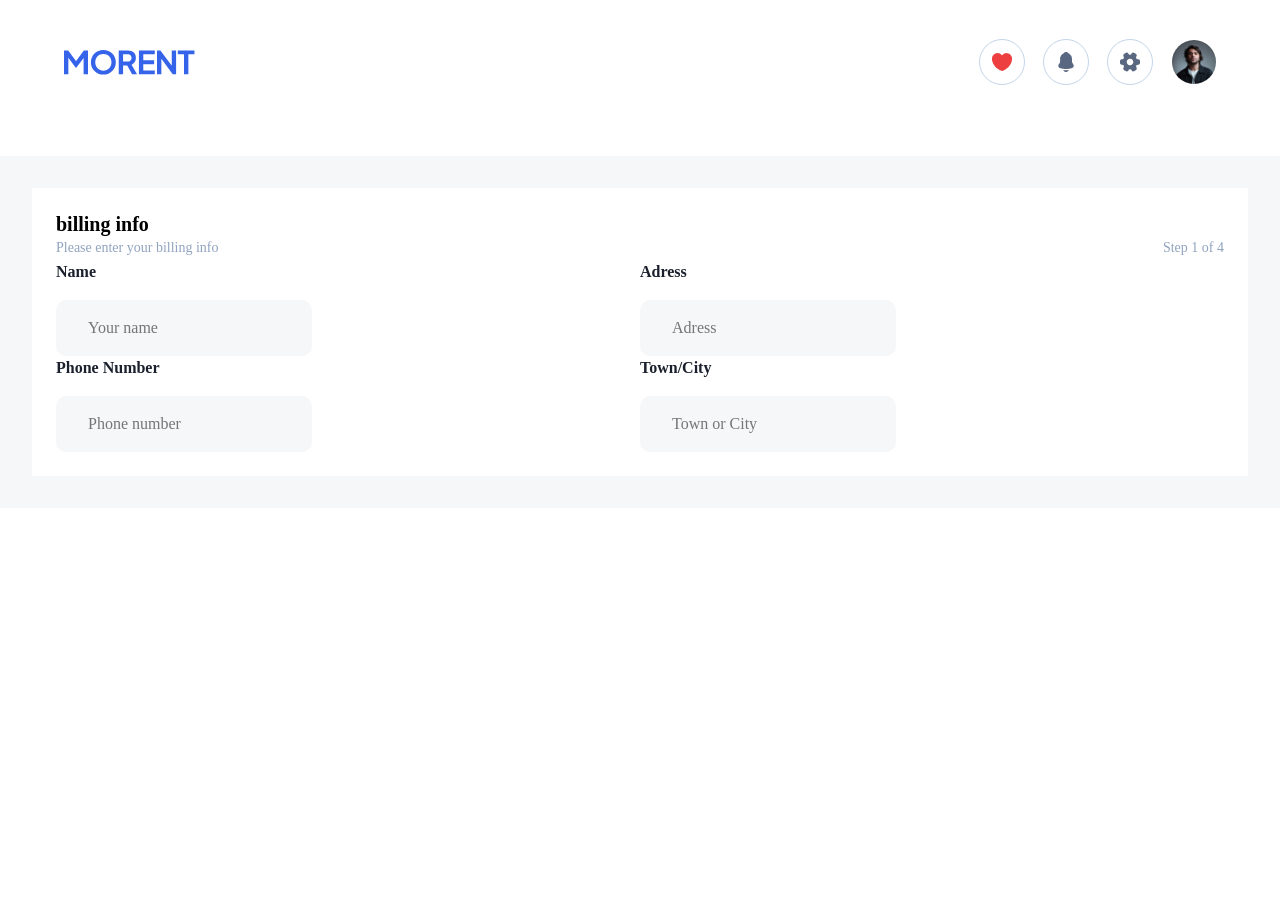
==== checkout.html @ 746ea910 "feat(checkout): add checkout page header and billing info section Started implementing the Checkout " ====
<!DOCTYPE html>
<html lang="en">

<head>
    <meta charset="UTF-8">
    <meta name="viewport" content="width=device-width, initial-scale=1.0">
    <title>Document</title>
    <link rel="stylesheet" href="assets/css/reset.css">
    <link rel="stylesheet" href="assets/css/style.css">
</head>

<body>
    <div class="container">
        <header>
            <div class="logo-search-wrapper">
                <div class="logo">
                    <a href="index.html">
                        <img src="assets/images/icons/logo.svg" alt="morent logo">
                    </a>
                </div>
            </div>
            <div class="cta-wrapper">
                <div class="cta">
                    <img src="assets/images/icons/heart.png" alt="heart icon">
                </div>
                <div class="cta">
                    <img src="assets/images/icons/notification.png" alt="notification icon">
                </div>
                <div class="cta">
                    <img src="assets/images/icons/settings.png" alt="settings icon">
                </div>
                <div class="cta">
                    <img src="assets/images/icons/profile-picture.png" alt="profile picture">
                </div>
            </div>
        </header>
    </div>

    <section class="checkout">
        <main>
            <form>
                <fieldset>
                    <div> 
                        <legend>billing info</legend>
                    </div>
                    <!-- <h2>Billing Info</h2> -->
                    <div class="flex justify-between ">
                        <p>Please enter your billing info</p>
                        <span>Step 1 of 4</span>
                    </div>
                    
                    <div class="grid">
                        <div>
                            <label for="name">Name</label>
                            <input type="text" id="name" placeholder="Your name">
                        </div>
                        <div>
                            <label for="adress">Adress</label>
                            <input type="text" id="adress" placeholder="Adress">
                        </div>
                        <div>
                            <label for="phone">Phone Number</label>
                            <input type="text" id="phone" placeholder="Phone number">
                        </div>
                        <div>
                            <label for="city">Town/City</label>
                            <input type="text"id="city" placeholder="Town or City">
                        </div>
                        
                    </div>

                </fieldset>

            </form>
        </main>

        <aside>

        </aside>
    </section>

</body>

</html>
---- assets/css/style.css ----
:root {
    --primary-color: #3563E9;
    --secondary-color: #90A3BF;
    --info-color: #54A6FF;
    --white-color: #fff;
    --black-color: #000;
    --background-color: rgba(246, 247, 249, 1);
    --text-dark: #1A202C;
}

body {}

.container {
    max-width: 1312px;
    margin-inline: auto;
    width: 90%;
}

.flex {
    display: flex;
}

.justify-between {
    justify-content: space-between;
}

.align-center {
    align-items: center;
}

header {
    display: flex;
    justify-content: space-between;
    align-items: center;
    padding-block: 40px;

    .logo-search-wrapper {
        display: flex;
        gap: 84px;
        align-items: center;
    }

    .search {
        display: flex;
        align-items: center;
        gap: 10px;
        padding: 10px 20px;
        width: 492px;
        outline: 1px solid #c3d4e97c;
        border-radius: 70px;

        img {
            cursor: pointer;
        }

        input {
            border: none;
            flex-grow: 1;

            &:focus {
                outline: none;
            }
        }
    }

    .cta-wrapper {
        display: flex;
        gap: 20px;
        align-items: center;

        .cta {
            flex-shrink: 0;
            padding: 10px;
            outline: 1px solid #C3D4E9;
            border-radius: 50%;
            cursor: pointer;

            img {
                width: 24px;
                height: 24px;
            }

            &:last-of-type {
                padding: 0;
                outline: none;
                width: 44px;
                height: 44px;

                img {
                    width: 100%;
                    height: 100%;
                    border-radius: inherit;
                }
            }
        }
    }
}

main {
    background-color: var(--background-color);

}

section.ads {
    display: flex;
    justify-content: space-between;
    gap: 2rem;

    article {
        position: relative;
        padding: 24px;
        border-radius: 10px;
        color: var(--white-color);
        width: 640px;
        height: 360px;
        overflow: hidden;

        &:hover {
            img {
                animation: moveRight 1.5s ease-in-out forwards;
            }
        }

        h2,
        p {
            position: relative;
            max-width: 284px;
            line-height: 150%;
            z-index: 2;
        }

        h2 {
            font-size: 32px;
            text-transform: capitalize;
            margin-bottom: 1rem;
        }

        p {
            margin-bottom: 20px;
        }

        button {
            position: relative;
            color: var(--white-color);
            padding: 10px 20px;
            line-height: 150%;
            text-transform: capitalize;
            border-radius: 4px;
            transition: all 0.3s ease;
            z-index: 2;

            &:hover {
                animation: shake .3s;
                animation-iteration-count: infinite;
            }
        }
    }

    article:first-of-type {
        background: repeating-radial-gradient(circle at 35% calc(100% - 60px), rgba(255, 255, 255, 0.08) 0px, rgba(255, 255, 255, 0.08) 20px, transparent 2px, transparent 60px), #5da2e8;

        button {
            background-color: var(--primary-color);
        }

        &::after {
            position: absolute;
            top: 0;
            right: 0;
            display: inline-block;
            content: '';
            width: 0;
            height: 0;
            border-left: 75px solid transparent;
            border-right: 125px solid #5da2e8;
            border-bottom: 220px solid transparent;
            background: none;
        }
    }

    article:last-of-type {
        position: relative;
        --width: 640px;
        --height: 360px;
        width: var(--width);
        height: var(--height);
        background-color: #3563E9;
        background-image: url(../images/icons/rectangle.svg);
        background-size: 90px 120px;
        background-position-x: -25px;

        &::after {
            position: absolute;
            top: 50%;
            left: 0;
            right: 0;
            transform: translateY(-50%);
            content: "";
            background-color: inherit;
            background-image: inherit;
            background-size: inherit;
            background-position-x: 20px;
            width: inherit;
            height: calc(var(--height) / 3);
            display: inline-block;
            z-index: 1;
        }

        button {
            background-color: var(--info-color);
        }
    }

    img {
        position: absolute;
        left: 55%;
        bottom: 10px;
        transform: translateX(-50%);
    }
}


section.pickup-dropoff-filter {
    padding-block: 0;

    form {
        display: flex;
        justify-content: space-between;
        align-items: center;
        flex-wrap: wrap;
        gap: 30px;

        .filters-wrapper {
            background-color: var(--white-color);
            padding: 24px;
            border-radius: 10px;

            label {
                font-size: 1rem;
                line-height: 150%;
                color: var(--text-dark);
            }

            .header {
                margin-bottom: 1rem;
                display: flex;
                align-items: center;
                gap: 8px;

                &>label {
                    text-transform: capitalize;
                }

            }

            .body {
                display: flex;
                align-items: center;
                justify-content: space-between;
                gap: 48px;

                .filter {
                    &>label {
                        display: block;
                        text-transform: capitalize;
                        font-weight: bold;
                        margin-bottom: 8px;
                    }

                    select {
                        border: none;
                    }
                }
            }
        }

        button {
            background-color: var(--primary-color);
            padding: 18px;
            border-radius: 10px;
            border: none;
            box-shadow: 0px 0px 30px 10px rgba(0, 0, 0, 0.1);
            cursor: pointer;

            img {
                display: block;
            }
        }
    }

}

section {
    padding-block: 2rem;

    &:not(:last-of-type) {
        margin-bottom: 2rem;
    }

    &>.header {
        display: flex;
        justify-content: space-between;
        align-items: center;
        margin-bottom: 20px;

        h2 {
            color: var(--secondary-color);
            text-transform: capitalize;
            font-size: 1rem;
        }

        a {
            color: var(--primary-color);
            text-transform: capitalize;
        }
    }

    .wrapper {
        display: flex;
        flex-wrap: wrap;
        justify-content: space-between;
        gap: 2rem;


        .card {
            width: 304px;
            padding: 24px;
            background-color: var(--white-color);
            border-radius: 10px;



            .header {
                display: flex;
                justify-content: space-between;
                align-items: flex-start;

                div {
                    h3 {
                        color: var(--text-dark);
                        font-size: 20px;
                    }

                    p {
                        color: var(--secondary-color);
                        font-size: 14px;
                    }
                }

            }

            .image {
                position: relative;
                display: flex;
                justify-content: center;
                padding-block: 64px;

                &::after {
                    content: '';
                    display: block;
                    position: absolute;
                    width: 100%;
                    height: 65px;
                    transform: translateY(40%);
                    background: linear-gradient(0deg, #ffffff, #ffffff00);
                }
            }

            .spesifications {
                display: flex;
                gap: 1rem;

                &>div {
                    display: flex;
                    gap: 6px;
                    align-items: center;

                    span {
                        color: var(--secondary-color);
                        font-size: 14px;
                        font-weight: 500;
                        letter-spacing: 1px;
                        line-height: 150%;
                    }
                }

            }

            .footer {
                display: flex;
                justify-content: space-between;
                align-items: center;
                margin-top: 34px;

                .price-wrapper {
                    display: flex;

                    span {
                        display: block;
                        font-size: 20px;
                        font-weight: bold;
                        color: var(--text-dark);

                        &:last-child {
                            color: var(--secondary-color);
                            font-size: 14px;
                            align-self: flex-end;
                        }
                    }
                }

                .rent-now {
                    a {
                        display: block;
                        padding: 10px 20px;
                        background-color: var(--primary-color);
                        color: var(--white-color);
                        border-radius: 4px;
                        text-decoration: none;
                    }
                }
            }
        }
    }

    footer {
        display: flex;
        align-items: center;
        justify-content: center;

        button {
            display: block;
            padding: 10px 20px;
            background-color: var(--primary-color);
            color: var(--white-color);
            border-radius: 4px;
            text-decoration: none;
            margin-left: auto;
        }

        .counter-wrapper {
            color: var(--secondary-color);
            font-size: 14px;
            margin-left: auto;
        }

    }

    &[page="filter"] {
        padding-inline: 2rem;
    }
}





aside {

    padding: 2rem;
    background-color: var(--white-color);

    form {
        .filters {
            &:not(:last-child) {
                margin-bottom: 56px;

            }

            h3 {
                margin-bottom: 28px;
                color: var(--secondary-color);
                text-transform: uppercase;
            }


            .wrapper {
                &>div {
                    display: flex;
                    gap: .5rem;
                    align-items: center;

                    &:not(:last-child) {
                        margin-bottom: 2rem;

                    }

                    input {}

                    label {
                        color: #596780;
                        font-size: 20px;
                    }

                    span {}
                }
            }
        }

        .price {
            input {
                width: 296px;
            }
        }
    }
}

/* product-details page */

section.details-page {
    padding: 2rem;


    .details {
        &>div {
            padding: 0;
            gap: 2rem;


            .image-gallery {
                article.preview {
                    --width: 492px;
                    --height: 360px;
                    background-color: #3563E9;
                    background-image: url(../images/icons/rectangle.svg);
                    background-size: 90px 120px;
                    background-position-x: -25px;

                    position: relative;
                    padding: 24px;
                    border-radius: 10px;
                    color: var(--white-color);
                    width: var(--width);
                    height: var(--height);
                    overflow: hidden;

                    &:hover {
                        img {
                            animation: moveRight 1.5s ease-in-out forwards;
                        }
                    }

                    h2,
                    p {
                        position: relative;
                        max-width: 284px;
                        line-height: 150%;
                        z-index: 2;
                    }

                    h2 {
                        font-size: 32px;
                        text-transform: capitalize;
                        margin-bottom: 1rem;
                    }

                    p {
                        margin-bottom: 20px;
                    }


                    &::after {
                        position: absolute;
                        top: 50%;
                        left: 0;
                        right: 0;
                        transform: translateY(-50%);
                        content: "";
                        background-color: inherit;
                        background-image: inherit;
                        background-size: inherit;
                        background-position-x: 20px;
                        width: inherit;
                        height: calc(var(--height) / 3);
                        display: inline-block;
                        z-index: 1;
                    }

                    &>img {
                        position: absolute;
                        left: 55%;
                        bottom: 10px;
                        transform: translateX(-50%);
                        z-index: 2;
                    }
                }
            }

            .thumbnails {
                margin-top: 1.5rem;
                gap: 1.5rem;

                .thumbnail {

                    --width: 148px;
                    --height: 124px;
                    border-radius: 10px;
                    width: var(--width);
                    height: var(--height);
                    cursor: pointer;
                    transition-duration: .3s;


                    img {
                        width: 100%;
                        height: 100%;
                        object-fit: cover;
                        border-radius: 10px;
                    }

                    &:first-of-type {
                        position: relative;

                        background-color: #3563E9;
                        background-image: url(../images/icons/rectangle.svg);
                        background-size: 26.5px calc(var(--height)/4);
                        background-position-x: -5px;
                        overflow: hidden;

                        img {
                            object-fit: contain;
                            position: relative;
                            z-index: 2;
                        }

                        &::before {
                            position: absolute;
                            top: 46px;
                            left: 0;
                            right: 0;
                            transform: translateY(-50%);
                            content: "";
                            background-color: inherit;
                            background-image: inherit;
                            background-size: inherit;
                            background-position-x: 35px;
                            width: inherit;
                            height: calc(var(--height) / 4);
                            display: inline-block;
                            z-index: 1;
                        }

                        &::after {
                            position: absolute;
                            /* top: calc(var(--height)/3); */
                            bottom: -17px;
                            left: 0;
                            right: 0;
                            transform: translateY(-50%);
                            content: "";
                            background-color: inherit;
                            background-image: inherit;
                            background-size: inherit;
                            background-position-x: 8px;
                            width: inherit;
                            height: calc(var(--height) / 4);
                            display: inline-block;
                            z-index: 1;
                        }
                    }

                    &:hover {
                        transform: scale(0.9);
                        box-shadow: 0 0 0 8px white, 0 0 0 11px var(--primary-color);
                    }
                }
            }

            .description {
                padding: 24px;
                background-color: var(--white-color);
                border-radius: 10px;
                max-width: 492px;

                .description-header {

                    h1 {
                        font-size: 32px;
                        color: var(--text-dark);
                        font-weight: 700;
                        line-height: 150%;
                        letter-spacing: -3%;
                    }

                    button.favorite {
                        height: fit-content;
                        background-color: transparent;
                    }

                    .rating {
                        margin-top: 10px;
                        gap: 8px;

                        .stars-wrapper {
                            gap: 2px;

                            .star {}

                        }

                        .reviewers-count {
                            font-weight: 500;
                            fsont-size: 14px;
                            color: var(--secondary-color);

                            span.amount {}

                            span {
                                text-transform: capitalize;
                            }
                        }
                    }
                }

                p {
                    margin-block: 2rem;
                    font-size: 20px;
                    font-weight: 400;
                    line-height: 200%;
                    letter-spacing: -2%;
                    color: var(--secondary-color);
                    max-height: 120px;
                    overflow-y: auto;
                }

                .specifications {
                    display: grid;
                    grid-template-columns: 1fr 1fr;
                    grid-template-rows: 1fr 1fr;
                    column-gap: 44px;
                    row-gap: 10px;
                    line-height: 150%;
                    font-size: 20px;
                    letter-spacing: -2%;
                    text-transform: capitalize;

                    .property {
                        color: var(--secondary-color);
                    }

                    .value {
                        color: var(--text-dark);
                        font-weight: 600;
                    }

                }

                .description-footer {
                    margin-top: 68px;

                    .price {
                        &>div>span {
                            &:first-of-type {
                                font-weight: 700;
                                font-size: 28px;
                                letter-spacing: 0;
                                line-height: 100%;
                            }

                            &:last-of-type {
                                font-weight: 700;
                                font-size: 16px;
                                letter-spacing: 0;
                                line-height: 100%;
                                color: var(--secondary-color);
                                align-self: flex-end;
                            }
                        }

                        span.old-price {
                            font-weight: 700;
                            font-size: 16px;
                            letter-spacing: 0;
                            line-height: 100%;
                            color: var(--secondary-color);
                            text-decoration: line-through;
                        }
                    }

                    a {
                        color: var(--white-color);
                        padding: 10px 20px;
                        line-height: 150%;
                        text-transform: capitalize;
                        border-radius: 4px;
                        background-color: var(--primary-color);
                    }
                }
            }
        }

        section.reviews {

            padding: 24px;
            margin-block: 2rem;
            background-color: var(--white-color);
            border-radius: 10px;

            .reviews-header {
                margin-bottom: 2rem;
                gap: 12px;

                h2 {
                    font-size: 20px;
                    font-weight: 600;
                    line-height: 100%;
                    letter-spacing: -2%;
                    color: var(--text-dark);
                }

                span {
                    padding: 6px 12px;
                    background-color: var(--primary-color);
                    border-radius: 4px;
                    color: var(--white-color);
                    font-size: 14px;
                    font-weight: 700;

                }
            }

            .reviews-wrapper {

                li {

                    article {

                        --image-size: 56px;
                        margin-bottom: 24px;
                        letter-spacing: -2%;
                        line-height: 150%;
                        font-size: 14px;
                        color: var(--secondary-color);

                        .article-header {
                            margin-bottom: 12px;

                            .reviewer {
                                gap: 1rem;

                                img {
                                    width: var(--image-size);
                                    height: var(--image-size);
                                    border-radius: 50%;
                                }

                                div {
                                    h3 {
                                        margin-bottom: .5rem;
                                        font-weight: 700;
                                        letter-spacing: -3%;
                                        font-size: 20px;
                                        color: var(--text-dark);
                                        text-transform: capitalize;
                                    }

                                    span {}

                                }
                            }

                            .date-rating-wrapper {
                                span {
                                    margin-bottom: 0.5rem;
                                }

                                .stars-wrapper {
                                    gap: 2px;
                                }
                            }
                        }

                        p {
                            margin-left: calc(var(--image-size) + 1rem);
                            line-height: 200%;
                            font-weight: 400;
                        }

                    }
                }


            }

            button {
                gap: 0.5rem;
                padding: 10px 20px;
                font-weight: 600;
                line-height: 150%;
                letter-spacing: -2%;
                color: var(--secondary-color);
                margin-inline: auto;
                background: none;
            }
        }

    }
}




footer {
    padding-block: 80px 60px;
    line-height: 150%;
    letter-spacing: -2%;
    font-size: 1rem;

    .footer-inner-wrapper {
        display: flex;
        justify-content: space-between;
        flex-wrap: wrap;
        gap: 30px;

        .footer-logo {
            P {
                width: 247px;
                font-weight: 500;
                color: var(--secondary-color);
                margin-top: 16px;

            }
        }

        .footer-nav {
            display: flex;
            gap: 60px;
            flex-wrap: wrap;

            .nav-group {

                text-transform: capitalize;

                h4 {
                    margin-bottom: 24px;
                    font-size: 20px;
                    font-weight: 600;
                    color: var(--text-dark);




                }

                ul {
                    li {
                        &:not(:last-of-type) {
                            margin-bottom: 1rem;
                        }

                        a {

                            font-weight: 500;
                            color: var(--secondary-color);

                        }

                    }

                }
            }
        }

        .copy {
            p {
                color: var(--text-dark);
                font-weight: 600;

            }

        }

        .privacy-policy {
            a {
                color: var(--text-dark);
                font-weight: 600;

                &:first-of-type {
                    margin-right: 60px;
                }

            }
        }

        &:first-of-type {
            margin-bottom: 36px;
            border-bottom: 1px solid #13131329;
            padding-bottom: 36px;

        }
    }

}



/* checkout form */
section.checkout {
    main {
        padding: 32px;
        background-color: var(--background-color);
        form {
            fieldset {
                padding:24px;
                border: none;
                background-color: var(--white-color);
                line-height: 150%;
                
                legend {
                    font-size: 20px;
                    letter-spacing: -3%;
                    font-weight: 700;
                }
                p, span {
                    font-size: 14px;
                    font-weight: 500;
                    letter-spacing: -2%;
                    color: var(--secondary-color);
                }
                

                .grid {
                    display: grid;
                    grid-template-columns: repeat(2, 1fr);
                label {
                    color: var(--text-dark);
                    font-weight: 600;
                    letter-spacing: -2%;
                    display:block;
                    text-transform: capitalize;
                    margin-bottom: 1rem;
                }
                input {
                    border: none;
                    border-radius: 10px;
                    background-color: var(--background-color);
                    padding: 1rem 2rem;
                }
            }
            }

        }
    }
}




@keyframes shake {
    0% {
        transform: translate(1px, 1px) rotate(0deg);
    }

    10% {
        transform: translate(-1px, -2px) rotate(-1deg);
    }

    20% {
        transform: translate(-3px, 0px) rotate(1deg);
    }

    30% {
        transform: translate(3px, 2px) rotate(0deg);
    }

    40% {
        transform: translate(1px, -1px) rotate(1deg);
    }

    50% {
        transform: translate(-1px, 2px) rotate(-1deg);
    }

    60% {
        transform: translate(-3px, 1px) rotate(0deg);
    }

    70% {
        transform: translate(3px, 1px) rotate(-1deg);
    }

    80% {
        transform: translate(-1px, -1px) rotate(1deg);
    }

    90% {
        transform: translate(1px, 2px) rotate(0deg);
    }

    100% {
        transform: translate(1px, -2px) rotate(-1deg);
    }
}


@keyframes moveRight {
    from {
        transform: translateX(-50%);
    }


    to {
        transform: translateX(100%);

    }
}


@media (max-width: 1270px) {
    section.pickup-dropoff-filter {

        form {
            flex-direction: column;
        }
    }
}

@media (max-width: 1100px) {
    header {

        .search {
            width: 340px;
        }
    }
}

@media (max-width: 960px) {
    header {
        .logo-search-wrapper {

            .logo {
                align-self: flex-start;
            }

            .search {
                position: relative;


            }
        }

        .cta-wrapper {
            align-self: flex-start;

            .cta {
                display: none;

                &:last-of-type {
                    display: block;
                }
            }
        }
    }
    section.ads {
        article.ad {
            line-height: 120%;
            height: 300px;

            h2 {
                font-size: 28px;
                margin-bottom: .5rem;
            }
            p {
                font-size: 14px;
                margin-bottom: .5rem;               
            }
            button {
                padding: 5px 10px;
            }
            img {
                width: 70%;
            }
        }
        
    }
}

@media (max-width: 860px) {
    header {
        height: 200px;
        position: relative;

        .logo-search-wrapper {
            .logo {
                position: absolute;
                left: 0;
                top: 32px;


            }

            .search {
                position: absolute;
                top: 120px;
                left: 50%;
                transform: translateX(-60%);
                border-radius: 10px;

                a {
                    position: absolute;
                    right: -69px;
                    outline: 1px solid #c3d4e97c;
                    padding: 12px;
                    border-radius: 10px;
                }
            }
        }

        .cta-wrapper {

            position: absolute;
            right: 0;
            top: 32px;



        }
    }
}

@media (max-width: 768px) {
    section {
        .wrapper {
            justify-content: center;
        }
    }

    section.pickup-dropoff-filter {

        form {
            gap: 0;
        }

        form button {
            margin-block: -10px;
            z-index: 2;
        }
    }

    section.ads {
        justify-content: center;
        article.ad {
            width: 90%;
            &:last-child{
                display: none;
            }
        }
    }
}

@media (max-width: 668px) {
    footer {
        .footer-inner-wrapper:last-of-type {
            justify-content: center;
        }
    }

    section.pickup-dropoff-filter {

        form {
            gap: 0;

            & .filters-wrapper {
                .body {
                    gap: 20px;
                }
            }
        }

        form button {
            margin-block: -10px;
            z-index: 2;
        }
    }



}

@media (max-width: 500px) {
    section.pickup-dropoff-filter {

        form {

            & .filters-wrapper {
                padding: 1rem;

                .body {
                    flex-wrap: wrap;
                    justify-content: center;
                    gap: 40px;
                }
            }
        }

    }
}

@media (max-width: 480px) {
    header {
        .search {
            width: 230px;
        }
    }

}

@media (max-width: 380px) {
    header {
        .logo-search-wrapper {

            .search {
                width: 205px;
                left: 45%;
            }
        }
    }
}
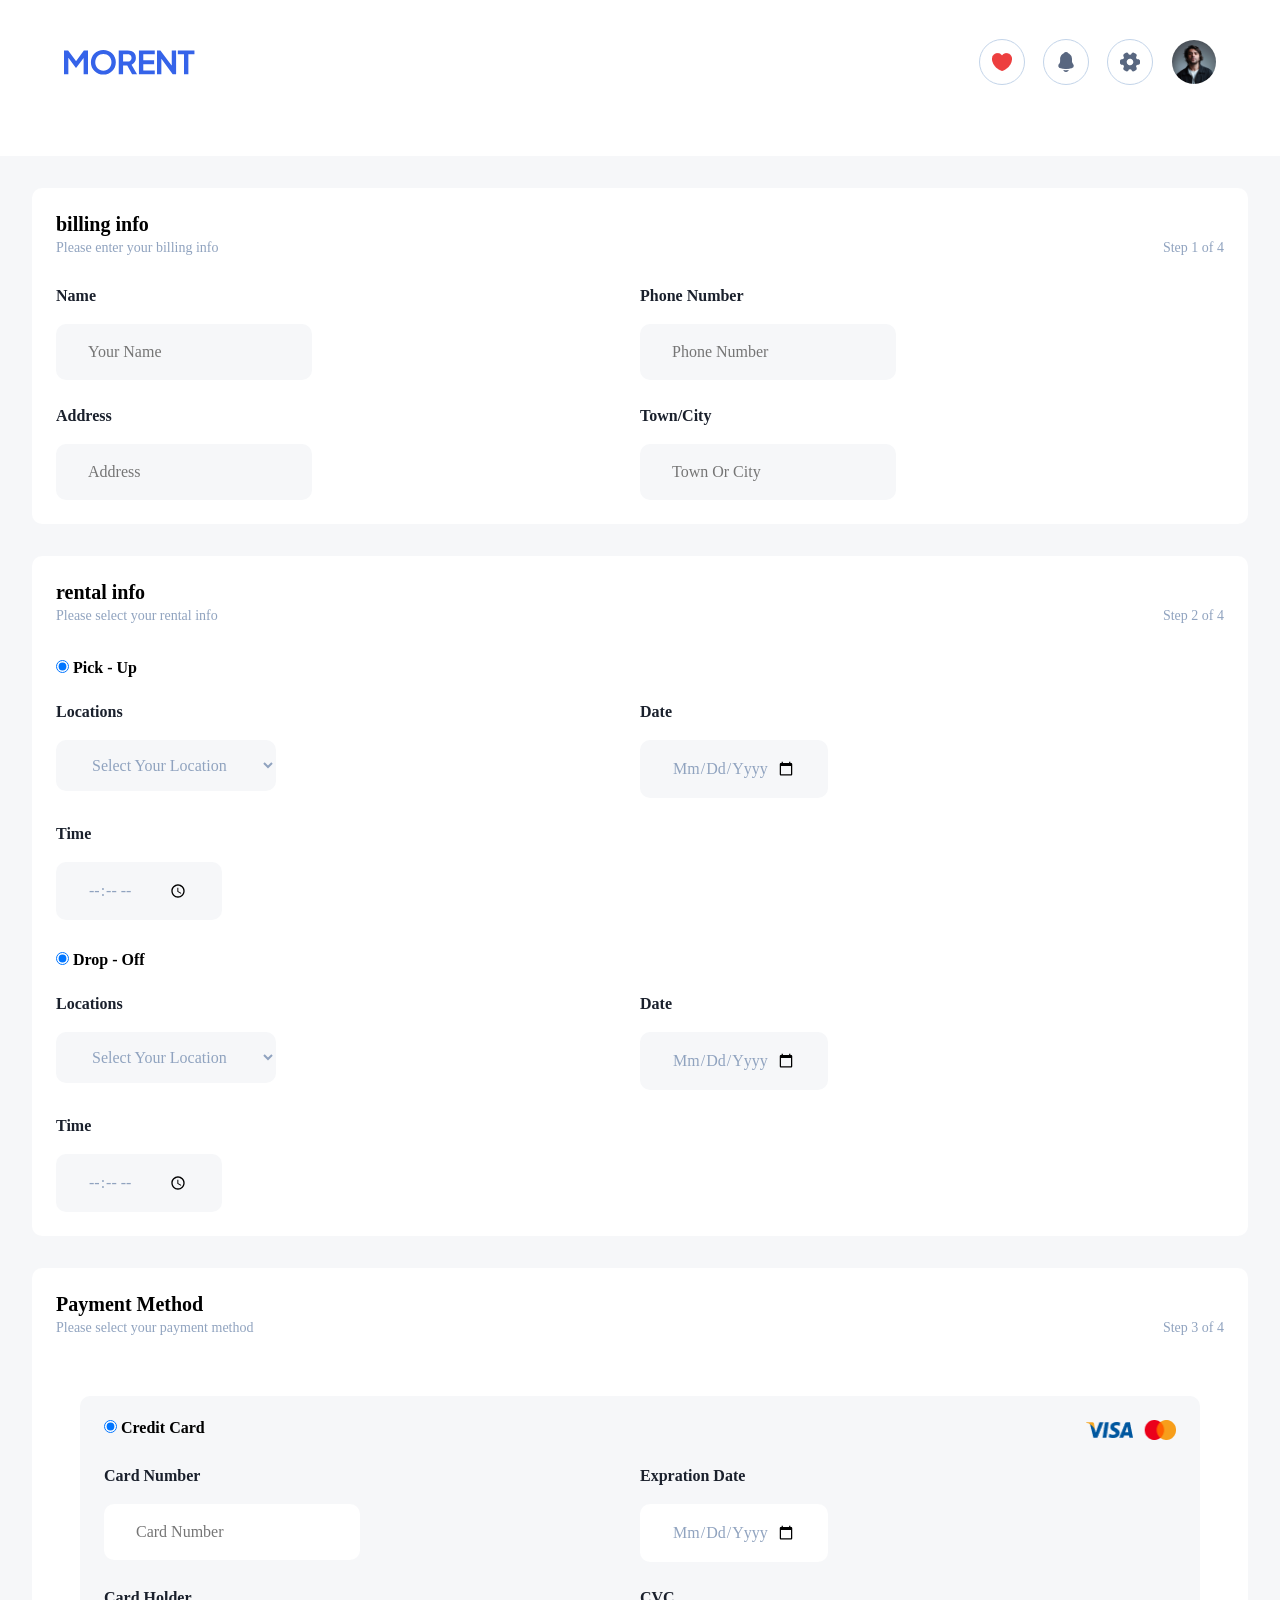
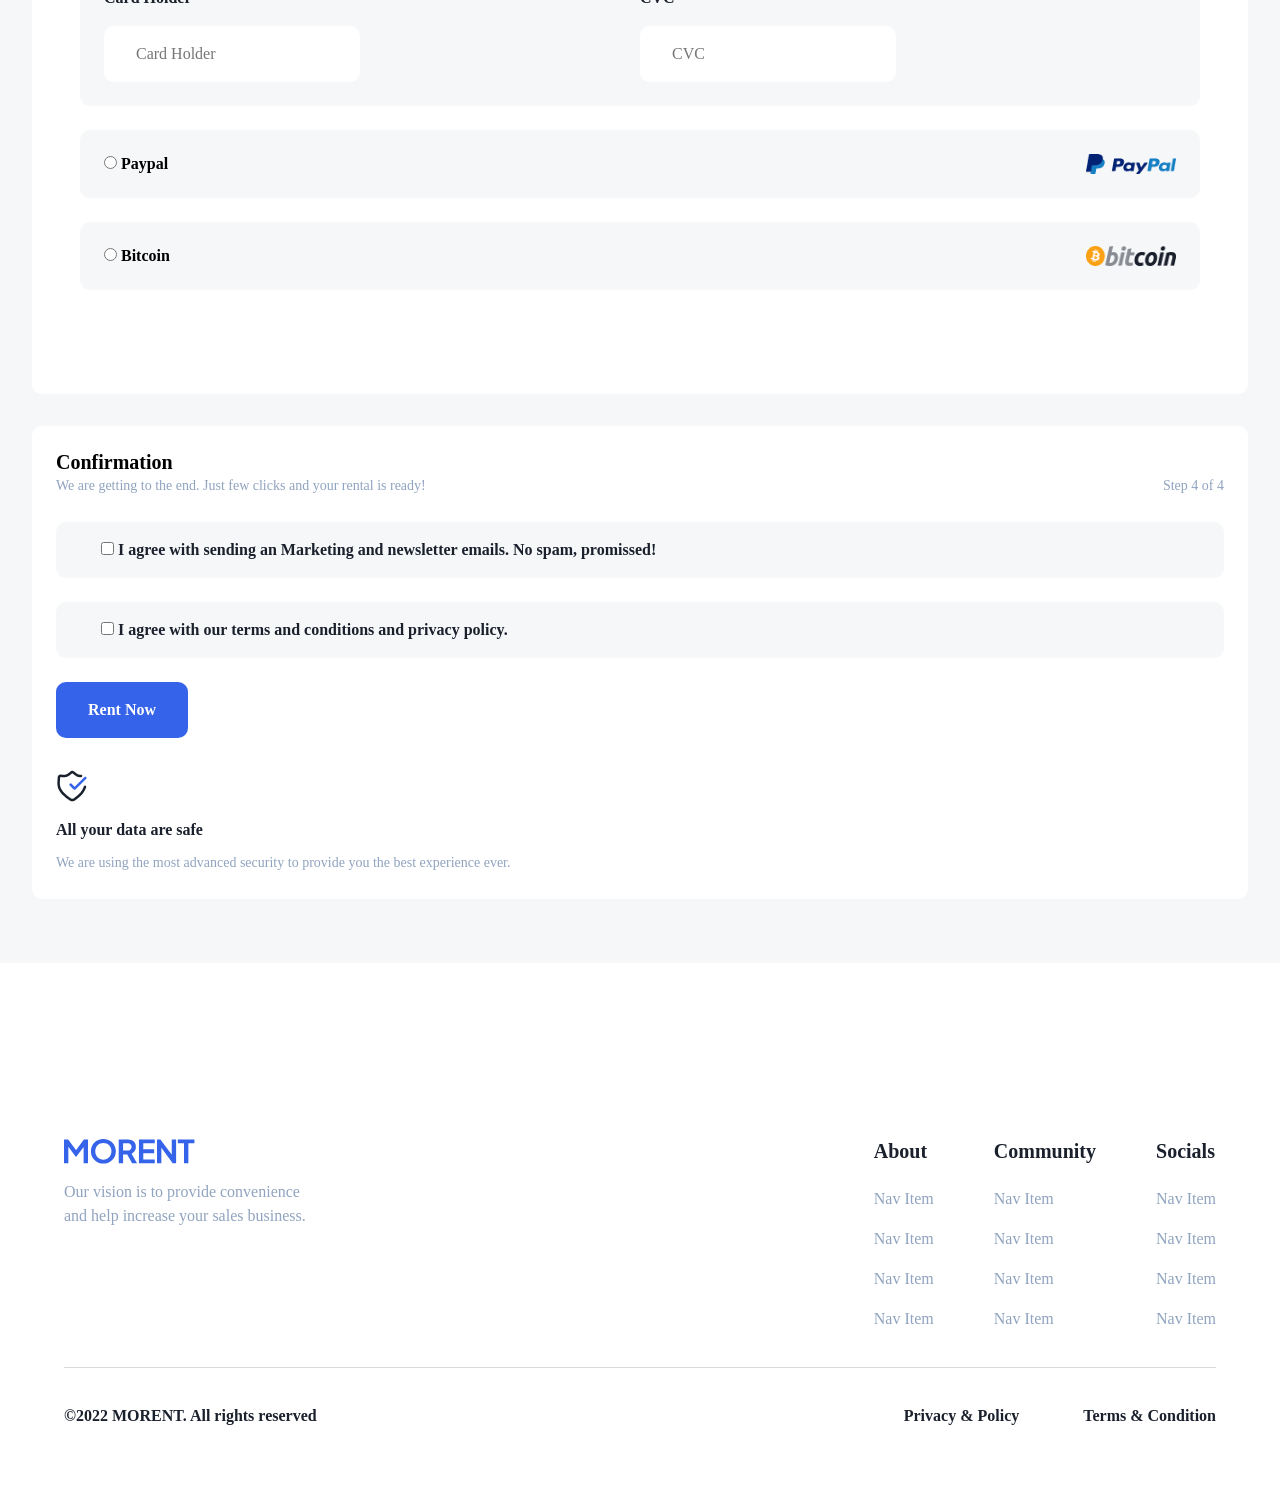
==== commit b97dc8ac: "implement main checkout page sections - add Rental Info section - add Payment Methods section - add " ====
--- a/checkout.html
+++ b/checkout.html
@@ -40,35 +40,178 @@
         <main>
             <form>
                 <fieldset>
-                    <div> 
+                    <div>
                         <legend>billing info</legend>
                     </div>
-                    <!-- <h2>Billing Info</h2> -->
                     <div class="flex justify-between ">
                         <p>Please enter your billing info</p>
                         <span>Step 1 of 4</span>
                     </div>
-                    
+
                     <div class="grid">
                         <div>
                             <label for="name">Name</label>
                             <input type="text" id="name" placeholder="Your name">
                         </div>
                         <div>
-                            <label for="adress">Adress</label>
-                            <input type="text" id="adress" placeholder="Adress">
-                        </div>
-                        <div>
                             <label for="phone">Phone Number</label>
                             <input type="text" id="phone" placeholder="Phone number">
                         </div>
                         <div>
+                            <label for="address">Address</label>
+                            <input type="text" id="address" placeholder="Address">
+                        </div>
+                        <div>
                             <label for="city">Town/City</label>
-                            <input type="text"id="city" placeholder="Town or City">
-                        </div>
-                        
-                    </div>
-
+                            <input type="text" id="city" placeholder="Town or City">
+                        </div>
+
+                    </div>
+
+                </fieldset>
+                <fieldset>
+                    <div>
+                        <legend>rental info</legend>
+                    </div>
+
+                    <div class="flex justify-between ">
+                        <p>Please select your rental info</p>
+                        <span>Step 2 of 4</span>
+                    </div>
+                    <div class="pickup-dropoff radio">
+                        <input type="radio" id="pickup" checked>
+                        <label for="pickup">pick - up</label>
+                    </div>
+
+                    <div class="grid">
+                        <div>
+                            <label for="location">locations</label>
+                            <select id="location" name="location">
+                                <option>Select your location</option>
+                                <option>Tbilisi</option>
+                                <option>Rustavi</option>
+                                <option>Batumi</option>
+                            </select>
+                        </div>
+                        <div>
+                            <label for="date">date</label>
+                            <input id="date" type="date">
+                        </div>
+                        <div>
+                            <label for="time">Time</label>
+                            <input id="time" type="time" placeholder="select your time">
+                        </div>
+                    </div>
+
+                    <div class=" pickup-dropoff radio">
+                        <input type="radio" id="dropoff" checked>
+                        <label for="dropoff">drop - off</label>
+                    </div>
+
+                    <div class="grid">
+                        <div>
+                            <label for="location">locations</label>
+                            <select id="location" name="location">
+                                <option>Select your location</option>
+                                <option>Tbilisi</option>
+                                <option>Rustavi</option>
+                                <option>Batumi</option>
+                            </select>
+                        </div>
+                        <div>
+                            <label for="date">date</label>
+                            <input id="date" type="date">
+                        </div>
+                        <div>
+                            <label for="time">Time</label>
+                            <input id="time" type="time" placeholder="select your time">
+                        </div>
+                    </div>
+
+                </fieldset>
+                <fieldset>
+                    <div>
+                        <legend>Payment Method</legend>
+                    </div>
+                    <div class="flex justify-between ">
+                        <p>Please select your payment method</p>
+                        <span>Step 3 of 4</span>
+                    </div>
+                    <div class="payment-methods">
+                        <div class=" payment credit-card align-center">
+                            <div class="flex justify-between">
+                                <div class="radio">
+                                    <input type="radio" id="pay" checked>
+                                    <label for="pay">credit card</label>
+                                </div>
+                                <img src="assets/images/icons/visa.png" alt="visa logo">
+
+                            </div>
+
+                            <div class="grid">
+                                <div>
+                                    <label for="number">card number</label>
+                                    <input type="text" id="number" placeholder="card number">
+                                </div>
+                                <div>
+                                    <label for="expration">Expration Date</label>
+                                    <input type="date" id="expration">
+                                </div>
+                                <div>
+                                    <label for="holder">Card Holder</label>
+                                    <input type="text" id="holder" placeholder="Card Holder">
+                                </div>
+                                <div>
+                                    <label for="cvc">CVC</label>
+                                    <input type="text" id="cvc" placeholder="CVC">
+                                </div>
+                            </div>
+                        </div>
+
+                        <div class=" payment paypal flex justify-between align-center">
+                            <div class="radio">
+                                <input type="radio" name="paypal" id="paypal" unchecked>
+                                <label for="paypal">Paypal</label>
+                            </div>
+                            <img src="assets/images/icons/paypal.png" alt="paypal logo">
+                        </div>
+
+                        <div class="payment bitcoin flex justify-between align-center">
+                            <div class="radio">
+                                <input type="radio" name="bitcoin" id="bitcoin" unchecked>
+                                <label for="bitcoin">Bitcoin</label>
+                            </div>
+                            <img src="assets/images/icons/bitcoin.png" alt="bitcoin logo">
+                        </div>
+
+                    </div>
+                </fieldset>
+
+                <fieldset>
+                    <div>
+                        <legend>Confirmation</legend>
+                    </div>
+                    <div class="flex justify-between ">
+                        <p>We are getting to the end. Just few clicks and your rental is ready!</p>
+                        <span>Step 4 of 4</span>
+                    </div>
+                    <div class="agree">
+                        <input type="checkbox" name="agree" id="agree">
+                        <label for="agree">I agree with sending an Marketing and newsletter emails. No spam,
+                            promissed!</label>
+                    </div>
+                    <div class="agree">
+                        <input type="checkbox" name="agree" id="agree">
+                        <label for="agree">I agree with our terms and conditions and privacy policy.</label>
+                    </div>
+
+                    <button>rent now</button>
+                    <div class="confirmed">
+                        <img src="assets/images/icons/safety.png" alt="security safety icon">
+                        <p>All your data are safe</p>
+                        <span>We are using the most advanced security to provide you the best experience ever.</span>
+
+                    </div>
                 </fieldset>
 
             </form>
@@ -79,6 +222,61 @@
         </aside>
     </section>
 
+    <div class="container">
+        <footer>
+            <div class="footer-inner-wrapper">
+                <div class="footer-logo">
+                    <a href="index.html">
+                        <img src="assets/images/icons/logo.svg" alt="morent logo">
+                    </a>
+                    <p>Our vision is to provide convenience and help increase your sales business.</p>
+                </div>
+                <nav class="footer-nav">
+                    <div class="nav-group about">
+                        <h4>About</h4>
+                        <ul>
+                            <li><a href="#">nav item </a></li>
+                            <li><a href="#">nav item </a></li>
+                            <li><a href="#">nav item </a></li>
+                            <li><a href="#">nav item </a></li>
+                        </ul>
+                    </div>
+                    <div class="nav-group community">
+                        <h4>Community</h4>
+                        <ul>
+                            <li><a href="#">nav item </a></li>
+                            <li><a href="#">nav item </a></li>
+                            <li><a href="#">nav item </a></li>
+                            <li><a href="#">nav item </a></li>
+                        </ul>
+                    </div>
+                    <div class="nav-group socials">
+                        <h4>Socials</h4>
+                        <ul>
+                            <li><a href="#">nav item </a></li>
+                            <li><a href="#">nav item </a></li>
+                            <li><a href="#">nav item </a></li>
+                            <li><a href="#">nav item </a></li>
+                        </ul>
+                    </div>
+
+                </nav>
+            </div>
+
+
+            <div class="footer-inner-wrapper">
+                <div class="copy">
+                    <p>©2022 MORENT. All rights reserved</p>
+                </div>
+                <div class="privacy-policy">
+                    <a href="#">Privacy & Policy</a>
+                    <a href="#">Terms & Condition</a>
+                </div>
+            </div>
+        </footer>
+
+    </div>
+
 </body>
 
 </html>
--- a/assets/css/style.css
+++ b/assets/css/style.css
@@ -1001,6 +1001,8 @@
         background-color: var(--background-color);
         form {
             fieldset {
+                margin-bottom: 32px;
+                border-radius:10px;
                 padding:24px;
                 border: none;
                 background-color: var(--white-color);
@@ -1018,28 +1020,116 @@
                     color: var(--secondary-color);
                 }
                 
-
+                
                 .grid {
                     display: grid;
                     grid-template-columns: repeat(2, 1fr);
-                label {
-                    color: var(--text-dark);
+                    label {
+                        color: var(--text-dark);
+                        font-weight: 600;
+                        letter-spacing: -2%;
+                        display:block;
+                        text-transform: capitalize;
+                        padding-block:24px 16px;
+                        
+                    }
+                    input, select {
+                        border: none;
+                        border-radius: 10px;
+                        background-color: var(--background-color);
+                        padding: 1rem 2rem;
+                        color: var(--secondary-color);
+                        text-transform: capitalize;
+                    }
+                    
+                }
+                /* pickup section */
+                .radio {
+                    font-size: 1rem;
+                    letter-spacing: -2%;
                     font-weight: 600;
-                    letter-spacing: -2%;
-                    display:block;
+                    line-height: 100%;
                     text-transform: capitalize;
-                    margin-bottom: 1rem;
-                }
-                input {
-                    border: none;
+                }
+                .pickup-dropoff {
+                    padding-top:32px;
+                }
+                
+            /* payment section */
+            .payment-methods {
+                background-color: var(--white-color);
+                margin-block:32px;
+                padding: 24px;
+                border-radius: 10px;
+                input, select {
+                    background-color: var(--white-color);
+                }
+
+                .payment {
+                    background-color: var(--background-color);
+                    margin-bottom:24px;
+                    padding: 24px;
                     border-radius: 10px;
-                    background-color: var(--background-color);
-                    padding: 1rem 2rem;
-                }
-            }
-            }
-
-        }
+                    img {
+                        width: 90px;
+                        height: 20px;
+                    };
+                }
+
+            }
+            /* confirmation */
+            .agree {
+                background-color: var(--background-color);
+                padding: 1rem 45px;
+                margin-block: 24px;
+                border-radius: 10px;
+
+               label {
+                        color: var(--text-dark);
+                        font-weight: 600;
+                        letter-spacing: -2%;
+                        line-height: 150%;                        
+                    }
+            }
+
+            button {
+               background-color: var(--primary-color);
+               padding: 1rem 2rem;
+               color: var(--white-color);
+               font-size: 16px;
+               font-weight: 600;
+               letter-spacing: -2%;
+               line-height:150%;
+               border-radius: 10px;
+               text-transform: capitalize;
+            }
+
+            .confirmed {
+                letter-spacing: -2%;
+                line-height: 150%;
+                img {
+                    margin-block:2rem 1rem;
+                }
+                p {
+                    color:var(--text-dark);
+                    font-weight: 600;
+                    font-size: 16px;
+                    padding-bottom: 8px;
+                }
+                span {
+                    font-size: 14px;
+                    font-weight: 500%;
+                    color: var(--secondary-color);
+                }
+            }
+
+            }
+
+        }
+    }
+
+    aside {
+
     }
 }
 
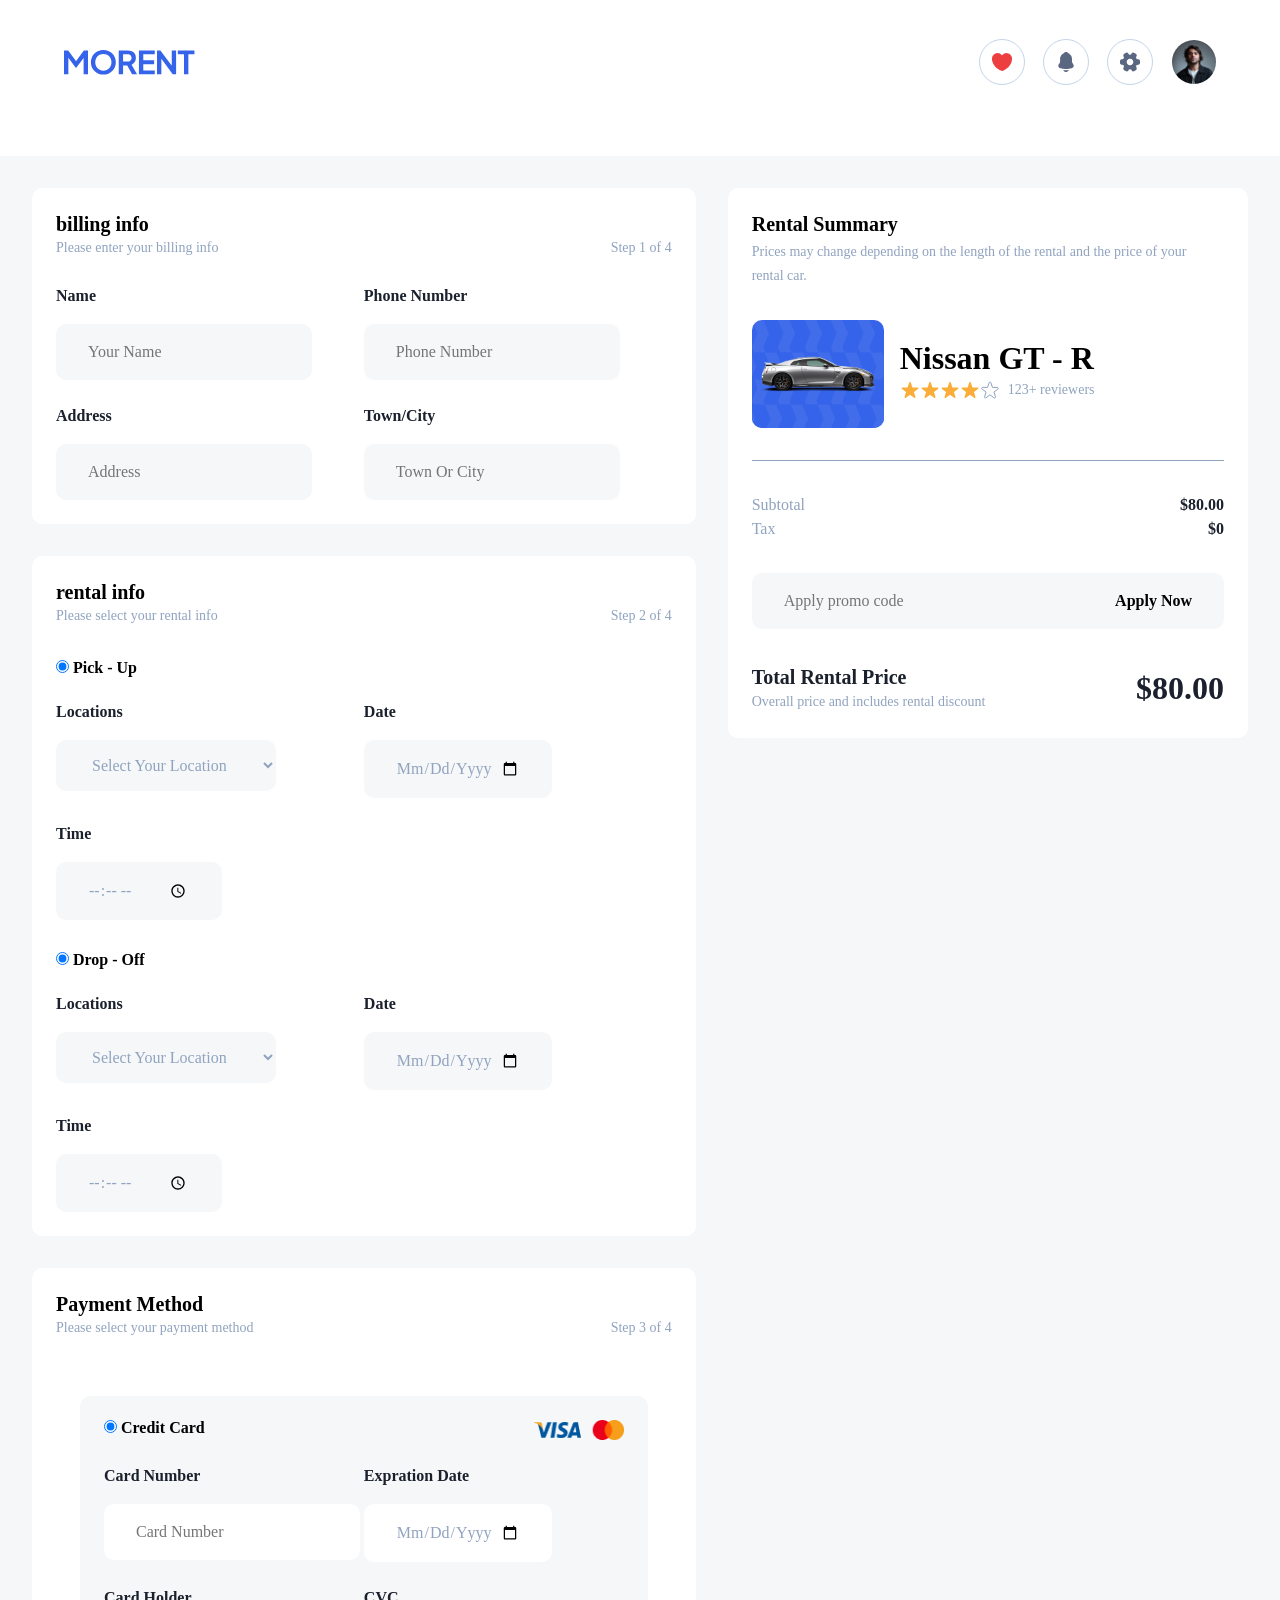
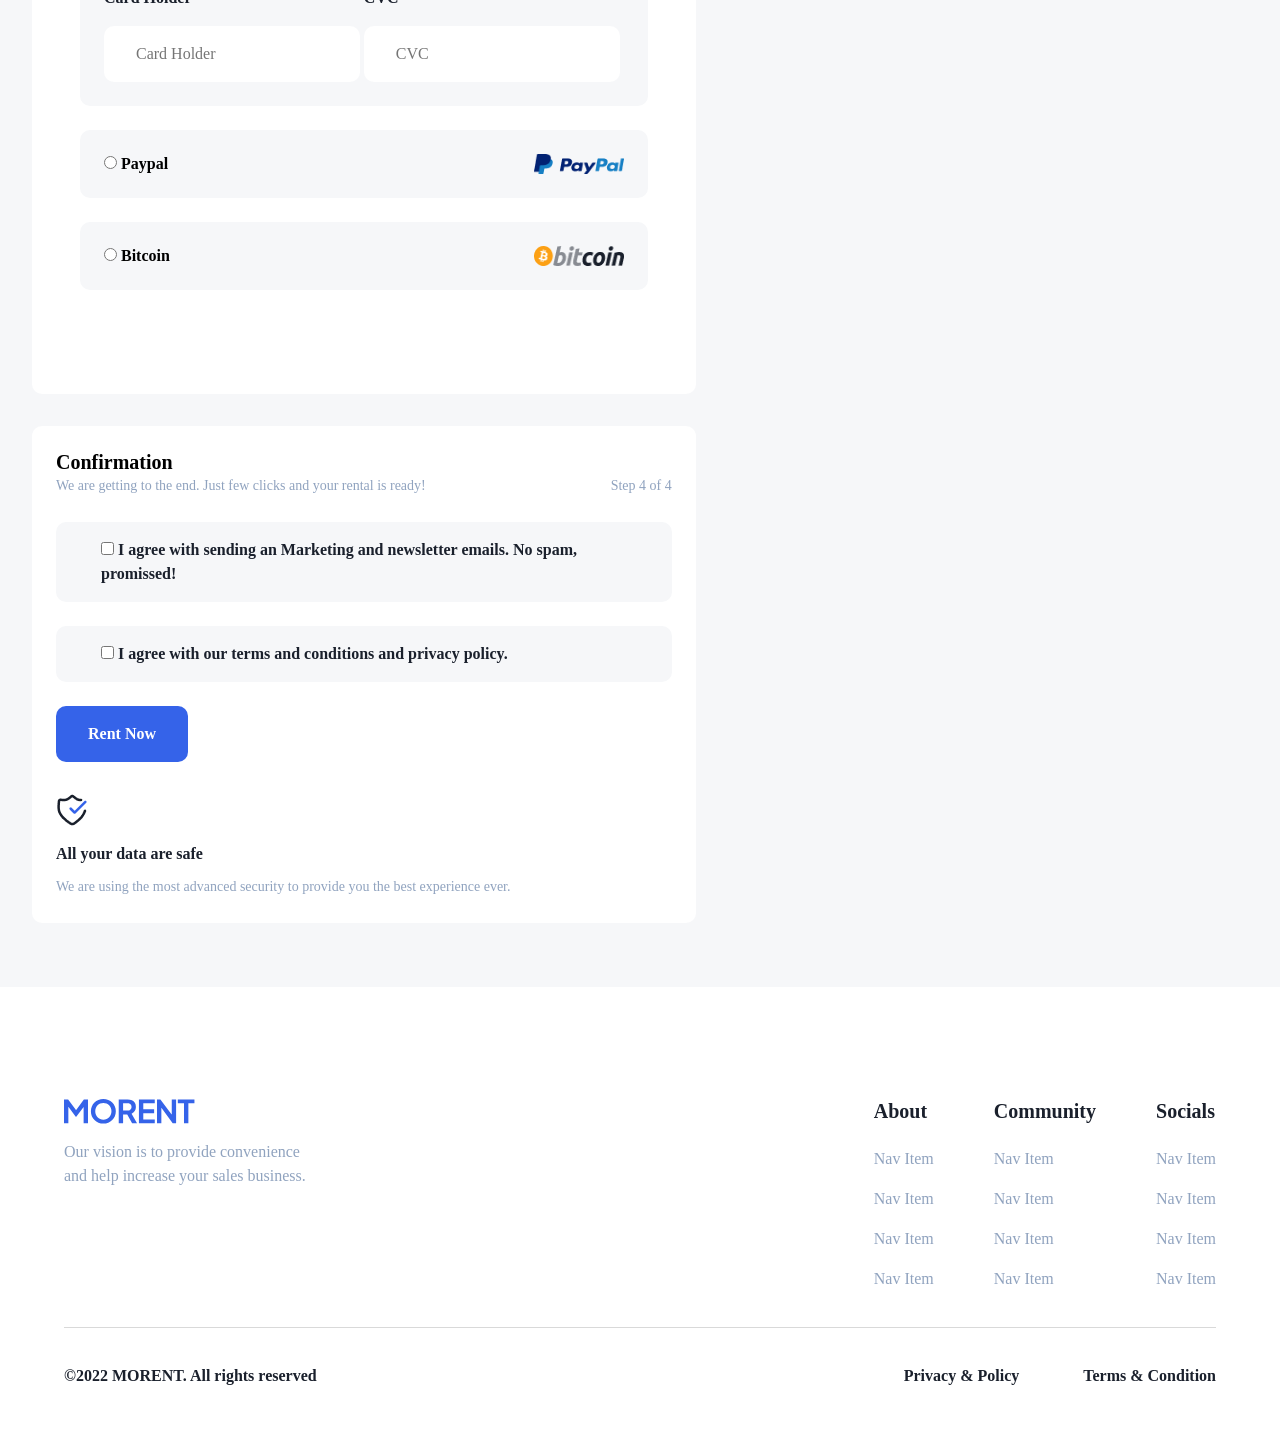
==== commit 88dd449e: "feat: complete checkout page and add aside section - Completed the checkout page layout - desktop ve" ====
--- a/checkout.html
+++ b/checkout.html
@@ -37,7 +37,7 @@
     </div>
 
     <section class="checkout">
-        <main>
+        <main class="flex justify-center">
             <form>
                 <fieldset>
                     <div>
@@ -85,8 +85,8 @@
 
                     <div class="grid">
                         <div>
-                            <label for="location">locations</label>
-                            <select id="location" name="location">
+                            <label for="location-pickup">locations</label>
+                            <select id="location-pickup" name="location">
                                 <option>Select your location</option>
                                 <option>Tbilisi</option>
                                 <option>Rustavi</option>
@@ -94,12 +94,12 @@
                             </select>
                         </div>
                         <div>
-                            <label for="date">date</label>
-                            <input id="date" type="date">
-                        </div>
-                        <div>
-                            <label for="time">Time</label>
-                            <input id="time" type="time" placeholder="select your time">
+                            <label for="date-pickup">date</label>
+                            <input id="date-pickup" type="date">
+                        </div>
+                        <div>
+                            <label for="time-pickup">Time</label>
+                            <input id="time-pickupf" type="time" placeholder="select your time">
                         </div>
                     </div>
 
@@ -110,8 +110,8 @@
 
                     <div class="grid">
                         <div>
-                            <label for="location">locations</label>
-                            <select id="location" name="location">
+                            <label for="location-dropoff">locations</label>
+                            <select id="location-dropoff" name="location">
                                 <option>Select your location</option>
                                 <option>Tbilisi</option>
                                 <option>Rustavi</option>
@@ -119,12 +119,12 @@
                             </select>
                         </div>
                         <div>
-                            <label for="date">date</label>
-                            <input id="date" type="date">
-                        </div>
-                        <div>
-                            <label for="time">Time</label>
-                            <input id="time" type="time" placeholder="select your time">
+                            <label for="date-dropoff">date</label>
+                            <input id="date-dropoff" type="date">
+                        </div>
+                        <div>
+                            <label for="time-dropoff">Time</label>
+                            <input id="time-dropoff" type="time" placeholder="select your time">
                         </div>
                     </div>
 
@@ -215,11 +215,99 @@
                 </fieldset>
 
             </form>
+
+            <aside>
+                <h3>
+                    Rental Summary
+                </h3>
+                <p>
+                    Prices may change depending on the length of the rental and the price of your rental car.
+                </p>
+                <div class="image-title-wrapper flex align-center">
+                    <div class="thumbnail"><img src="assets/images/ads/gtr.png" alt="nissan gtr image"></div>
+                    <div>
+                        <h1>Nissan GT - R</h1>
+                        <div class="rating flex align-center">
+                            <div class="stars-wrapper flex">
+                                <div class="star">
+                                    <svg width="20" height="20" viewBox="0 0 20 20" fill="none"
+                                        xmlns="http://www.w3.org/2000/svg">
+                                        <path fill-rule="evenodd" clip-rule="evenodd"
+                                            d="M9.16676 2.65838C9.22433 2.47584 9.33858 2.31641 9.49294 2.20324C9.64729 2.09007 9.8337 2.02905 10.0251 2.02905C10.2165 2.02905 10.4029 2.09007 10.5573 2.20324C10.7116 2.31641 10.8259 2.47584 10.8834 2.65838L12.4334 7.42505H17.4334C17.6317 7.41755 17.8269 7.47516 17.9893 7.58908C18.1517 7.70299 18.2724 7.86695 18.3329 8.05589C18.3933 8.24484 18.3903 8.44838 18.3242 8.63542C18.2581 8.82247 18.1325 8.98273 17.9668 9.09171L13.9084 12.0334L15.4584 16.8084C15.5197 16.9903 15.5213 17.187 15.4628 17.3698C15.4044 17.5526 15.2891 17.712 15.1336 17.8246C14.9782 17.9372 14.7908 17.9972 14.5989 17.9958C14.407 17.9944 14.2205 17.9316 14.0668 17.8167L10.0001 14.8417L5.94176 17.7917C5.78802 17.9066 5.60157 17.9694 5.40963 17.9708C5.2177 17.9722 5.03034 17.9122 4.87491 17.7996C4.71948 17.687 4.60412 17.5276 4.54569 17.3448C4.48725 17.162 4.4888 16.9653 4.5501 16.7834L6.1001 12.0084L2.04176 9.06671C1.876 8.95773 1.75047 8.79747 1.68437 8.61042C1.61826 8.42338 1.6152 8.21984 1.67566 8.03089C1.73612 7.84195 1.85678 7.67799 2.0192 7.56408C2.18161 7.45016 2.37686 7.39255 2.5751 7.40005H7.5751L9.16676 2.65838Z"
+                                            fill="#FBAD39" />
+                                    </svg>
+    
+                                </div>
+                                <div class="star">
+                                    <svg width="20" height="20" viewBox="0 0 20 20" fill="none"
+                                        xmlns="http://www.w3.org/2000/svg">
+                                        <path fill-rule="evenodd" clip-rule="evenodd"
+                                            d="M9.16676 2.65838C9.22433 2.47584 9.33858 2.31641 9.49294 2.20324C9.64729 2.09007 9.8337 2.02905 10.0251 2.02905C10.2165 2.02905 10.4029 2.09007 10.5573 2.20324C10.7116 2.31641 10.8259 2.47584 10.8834 2.65838L12.4334 7.42505H17.4334C17.6317 7.41755 17.8269 7.47516 17.9893 7.58908C18.1517 7.70299 18.2724 7.86695 18.3329 8.05589C18.3933 8.24484 18.3903 8.44838 18.3242 8.63542C18.2581 8.82247 18.1325 8.98273 17.9668 9.09171L13.9084 12.0334L15.4584 16.8084C15.5197 16.9903 15.5213 17.187 15.4628 17.3698C15.4044 17.5526 15.2891 17.712 15.1336 17.8246C14.9782 17.9372 14.7908 17.9972 14.5989 17.9958C14.407 17.9944 14.2205 17.9316 14.0668 17.8167L10.0001 14.8417L5.94176 17.7917C5.78802 17.9066 5.60157 17.9694 5.40963 17.9708C5.2177 17.9722 5.03034 17.9122 4.87491 17.7996C4.71948 17.687 4.60412 17.5276 4.54569 17.3448C4.48725 17.162 4.4888 16.9653 4.5501 16.7834L6.1001 12.0084L2.04176 9.06671C1.876 8.95773 1.75047 8.79747 1.68437 8.61042C1.61826 8.42338 1.6152 8.21984 1.67566 8.03089C1.73612 7.84195 1.85678 7.67799 2.0192 7.56408C2.18161 7.45016 2.37686 7.39255 2.5751 7.40005H7.5751L9.16676 2.65838Z"
+                                            fill="#FBAD39" />
+                                    </svg>
+    
+                                </div>
+                                <div class="star">
+                                    <svg width="20" height="20" viewBox="0 0 20 20" fill="none"
+                                        xmlns="http://www.w3.org/2000/svg">
+                                        <path fill-rule="evenodd" clip-rule="evenodd"
+                                            d="M9.16676 2.65838C9.22433 2.47584 9.33858 2.31641 9.49294 2.20324C9.64729 2.09007 9.8337 2.02905 10.0251 2.02905C10.2165 2.02905 10.4029 2.09007 10.5573 2.20324C10.7116 2.31641 10.8259 2.47584 10.8834 2.65838L12.4334 7.42505H17.4334C17.6317 7.41755 17.8269 7.47516 17.9893 7.58908C18.1517 7.70299 18.2724 7.86695 18.3329 8.05589C18.3933 8.24484 18.3903 8.44838 18.3242 8.63542C18.2581 8.82247 18.1325 8.98273 17.9668 9.09171L13.9084 12.0334L15.4584 16.8084C15.5197 16.9903 15.5213 17.187 15.4628 17.3698C15.4044 17.5526 15.2891 17.712 15.1336 17.8246C14.9782 17.9372 14.7908 17.9972 14.5989 17.9958C14.407 17.9944 14.2205 17.9316 14.0668 17.8167L10.0001 14.8417L5.94176 17.7917C5.78802 17.9066 5.60157 17.9694 5.40963 17.9708C5.2177 17.9722 5.03034 17.9122 4.87491 17.7996C4.71948 17.687 4.60412 17.5276 4.54569 17.3448C4.48725 17.162 4.4888 16.9653 4.5501 16.7834L6.1001 12.0084L2.04176 9.06671C1.876 8.95773 1.75047 8.79747 1.68437 8.61042C1.61826 8.42338 1.6152 8.21984 1.67566 8.03089C1.73612 7.84195 1.85678 7.67799 2.0192 7.56408C2.18161 7.45016 2.37686 7.39255 2.5751 7.40005H7.5751L9.16676 2.65838Z"
+                                            fill="#FBAD39" />
+                                    </svg>
+    
+                                </div>
+                                <div class="star">
+                                    <svg width="20" height="20" viewBox="0 0 20 20" fill="none"
+                                        xmlns="http://www.w3.org/2000/svg">
+                                        <path fill-rule="evenodd" clip-rule="evenodd"
+                                            d="M9.16676 2.65838C9.22433 2.47584 9.33858 2.31641 9.49294 2.20324C9.64729 2.09007 9.8337 2.02905 10.0251 2.02905C10.2165 2.02905 10.4029 2.09007 10.5573 2.20324C10.7116 2.31641 10.8259 2.47584 10.8834 2.65838L12.4334 7.42505H17.4334C17.6317 7.41755 17.8269 7.47516 17.9893 7.58908C18.1517 7.70299 18.2724 7.86695 18.3329 8.05589C18.3933 8.24484 18.3903 8.44838 18.3242 8.63542C18.2581 8.82247 18.1325 8.98273 17.9668 9.09171L13.9084 12.0334L15.4584 16.8084C15.5197 16.9903 15.5213 17.187 15.4628 17.3698C15.4044 17.5526 15.2891 17.712 15.1336 17.8246C14.9782 17.9372 14.7908 17.9972 14.5989 17.9958C14.407 17.9944 14.2205 17.9316 14.0668 17.8167L10.0001 14.8417L5.94176 17.7917C5.78802 17.9066 5.60157 17.9694 5.40963 17.9708C5.2177 17.9722 5.03034 17.9122 4.87491 17.7996C4.71948 17.687 4.60412 17.5276 4.54569 17.3448C4.48725 17.162 4.4888 16.9653 4.5501 16.7834L6.1001 12.0084L2.04176 9.06671C1.876 8.95773 1.75047 8.79747 1.68437 8.61042C1.61826 8.42338 1.6152 8.21984 1.67566 8.03089C1.73612 7.84195 1.85678 7.67799 2.0192 7.56408C2.18161 7.45016 2.37686 7.39255 2.5751 7.40005H7.5751L9.16676 2.65838Z"
+                                            fill="#FBAD39" />
+                                    </svg>
+    
+                                </div>
+                                <div class="star">
+                                    <svg width="20" height="20" viewBox="0 0 20 20" fill="none"
+                                        xmlns="http://www.w3.org/2000/svg">
+                                        <path fill-rule="evenodd" clip-rule="evenodd"
+                                            d="M9.16676 2.65838C9.22433 2.47584 9.33858 2.31641 9.49294 2.20324C9.64729 2.09007 9.8337 2.02905 10.0251 2.02905C10.2165 2.02905 10.4029 2.09007 10.5573 2.20324C10.7116 2.31641 10.8259 2.47584 10.8834 2.65838L12.4334 7.42505H17.4334C17.6317 7.41755 17.8269 7.47516 17.9893 7.58908C18.1517 7.70299 18.2724 7.86695 18.3329 8.05589C18.3933 8.24484 18.3903 8.44838 18.3242 8.63542C18.2581 8.82247 18.1325 8.98273 17.9668 9.09171L13.9084 12.0334L15.4584 16.8084C15.5197 16.9903 15.5213 17.187 15.4628 17.3698C15.4044 17.5526 15.2891 17.712 15.1336 17.8246C14.9782 17.9372 14.7908 17.9972 14.5989 17.9958C14.407 17.9944 14.2205 17.9316 14.0668 17.8167L10.0001 14.8417L5.94176 17.7917C5.78802 17.9066 5.60157 17.9694 5.40963 17.9708C5.2177 17.9722 5.03034 17.9122 4.87491 17.7996C4.71948 17.687 4.60412 17.5276 4.54569 17.3448C4.48725 17.162 4.4888 16.9653 4.5501 16.7834L6.1001 12.0084L2.04176 9.06671C1.876 8.95773 1.75047 8.79747 1.68437 8.61042C1.61826 8.42338 1.6152 8.21984 1.67566 8.03089C1.73612 7.84195 1.85678 7.67799 2.0192 7.56408C2.18161 7.45016 2.37686 7.39255 2.5751 7.40005H7.5751L9.16676 2.65838Z"
+                                            fill="transparent" stroke="#90A3BF" stroke-width="1" />
+                                    </svg>
+    
+    
+                                </div>
+                            </div>
+                            <div class="reviewers-count flex align-center">
+                                <span class="amount">123</span>
+                                <span>+ reviewers</span>
+                            </div>
+                        </div>
+                    </div>
+                </div>
+                <div class="rental-price">
+                    <div class="subtotal flex justify-between">
+                        <span>Subtotal</span>
+                        <span>$80.00</span>
+                    </div>
+                    <div class="tax flex justify-between">
+                        <span>Tax</span>
+                        <span>$0</span>
+                    </div>
+
+                </div>
+                <div class="promo-wrapper flex">
+                    <input type="text" placeholder="Apply promo code">
+                    <button>apply now</button>
+                </div>
+                <div class="total-price flex justify-between align-center">
+                    <div>
+                        <p>Total Rental Price</p>
+                        <span>Overall price and includes rental discount</span>
+                    </div>
+                    <span>$80.00</span>
+                </div>
+
+            </aside>
         </main>
-
-        <aside>
-
-        </aside>
     </section>
 
     <div class="container">
--- a/assets/css/style.css
+++ b/assets/css/style.css
@@ -24,9 +24,14 @@
     justify-content: space-between;
 }
 
+.justify-center {
+    justify-content: center;
+}
+
 .align-center {
     align-items: center;
 }
+
 
 header {
     display: flex;
@@ -999,6 +1004,8 @@
     main {
         padding: 32px;
         background-color: var(--background-color);
+        gap: 2rem;
+        
         form {
             fieldset {
                 margin-bottom: 32px;
@@ -1126,10 +1133,187 @@
             }
 
         }
-    }
-
-    aside {
-
+        aside {
+            line-height: 150%;
+            letter-spacing: -2%;
+            padding: 24px;
+            background-color: var(--white-color);
+            border-radius: 10px;
+            /* height: fit-content; */
+            align-self: flex-start;
+            h3 {
+                font-size: 20px;
+                letter-spacing: -3%;
+                font-weight: 700;
+            }  
+            p{
+                font-size: 14px;
+                font-weight: 500;
+                margin-top: 4px;
+                color: var(--secondary-color);
+            } 
+            .image-title-wrapper {
+                padding-block: 2rem;
+                gap: 1rem;
+                border-bottom: 1px solid var(--secondary-color);
+                
+                .thumbnail {
+
+                    --width: 132px;
+                    --height: 108px;
+                    border-radius: 10px;
+                    width: var(--width);
+                    height: var(--height);
+                    cursor: pointer;
+                    transition-duration: .3s;
+                    padding-inline: 8px;
+
+
+                    img {
+                        width: 100%;
+                        height: 100%;
+                        object-fit: cover;
+                        border-radius: 10px;
+                    }
+
+                    &:first-of-type {
+                        position: relative;
+
+                        background-color: #3563E9;
+                        background-image: url(../images/icons/rectangle.svg);
+                        background-size: 26.5px calc(var(--height)/4);
+                        background-position-x: -5px;
+                        overflow: hidden;
+
+                        img {
+                            object-fit: contain;
+                            position: relative;
+                            z-index: 2;
+                        }
+
+                        &::before {
+                            position: absolute;
+                            top: 46px;
+                            left: 0;
+                            right: 0;
+                            transform: translateY(-50%);
+                            content: "";
+                            background-color: inherit;
+                            background-image: inherit;
+                            background-size: inherit;
+                            background-position-x: 35px;
+                            width: inherit;
+                            height: calc(var(--height) / 4);
+                            display: inline-block;
+                            z-index: 1;
+                        }
+
+                        &::after {
+                            position: absolute;
+                            /* top: calc(var(--height)/3); */
+                            bottom: -17px;
+                            left: 0;
+                            right: 0;
+                            transform: translateY(-50%);
+                            content: "";
+                            background-color: inherit;
+                            background-image: inherit;
+                            background-size: inherit;
+                            background-position-x: 8px;
+                            width: inherit;
+                            height: calc(var(--height) / 4);
+                            display: inline-block;
+                            z-index: 1;
+                        }
+                    }
+
+                   
+                }
+                
+                }
+                h1 {
+                    font-size: 2rem;
+                    letter-spacing: -3%;
+                    margin-bottom: 8px;
+                    font-weight: 700;
+                }
+                .rating {
+                    gap: .5rem;
+                    .stars-wrapper {
+
+    
+                    }
+                    .reviewers-count {
+                        span {
+                            font-size: 14px;
+                            font-weight: 500;
+                            color: var(--secondary-color);             
+                        }
+                    }
+
+                }
+                
+            } 
+            .rental-price {
+                margin-block:2rem;
+                .subtotal, .tax {
+                    span {
+                        &:first-child {
+                            font-weight: 500;
+                            color: var(--secondary-color);
+                        }
+                        &:last-child {
+                            font-weight: 600;
+                            color: var(--text-dark);
+                        }
+    
+                    }
+                }
+            }
+            .promo-wrapper {
+                margin-bottom: 2rem;
+                
+                input {
+                    background-color: var(--background-color);
+                    border: none;
+                    border-top-left-radius: 10px;
+                    border-bottom-left-radius:10px;
+                    
+                    padding: 1rem 2rem;
+                    flex-grow: 1;
+                }
+                button {
+                    cursor:pointer;
+                    font-weight: 600;
+                    text-transform: capitalize;
+                    padding-right: 2rem;
+                    border-top-right-radius: 10px;
+                    border-bottom-right-radius:10px;
+                    background-color: var(--background-color);
+                }
+            }
+            .total-price {
+                p {
+                    font-size: 20px;
+                    font-weight: 700;
+                    letter-spacing: -3%;
+                    color: var(--text-dark);
+                    
+                }
+                span {
+                    font-size: 14px;
+                    font-weight: 500;
+                    color: var(--secondary-color);
+                       
+                }
+                >span {
+                    font-weight: 700;
+                    letter-spacing: 0;
+                    font-size: 2rem;
+                    color: var(--text-dark);
+                }
+            } 
+        }
     }
 }
 
